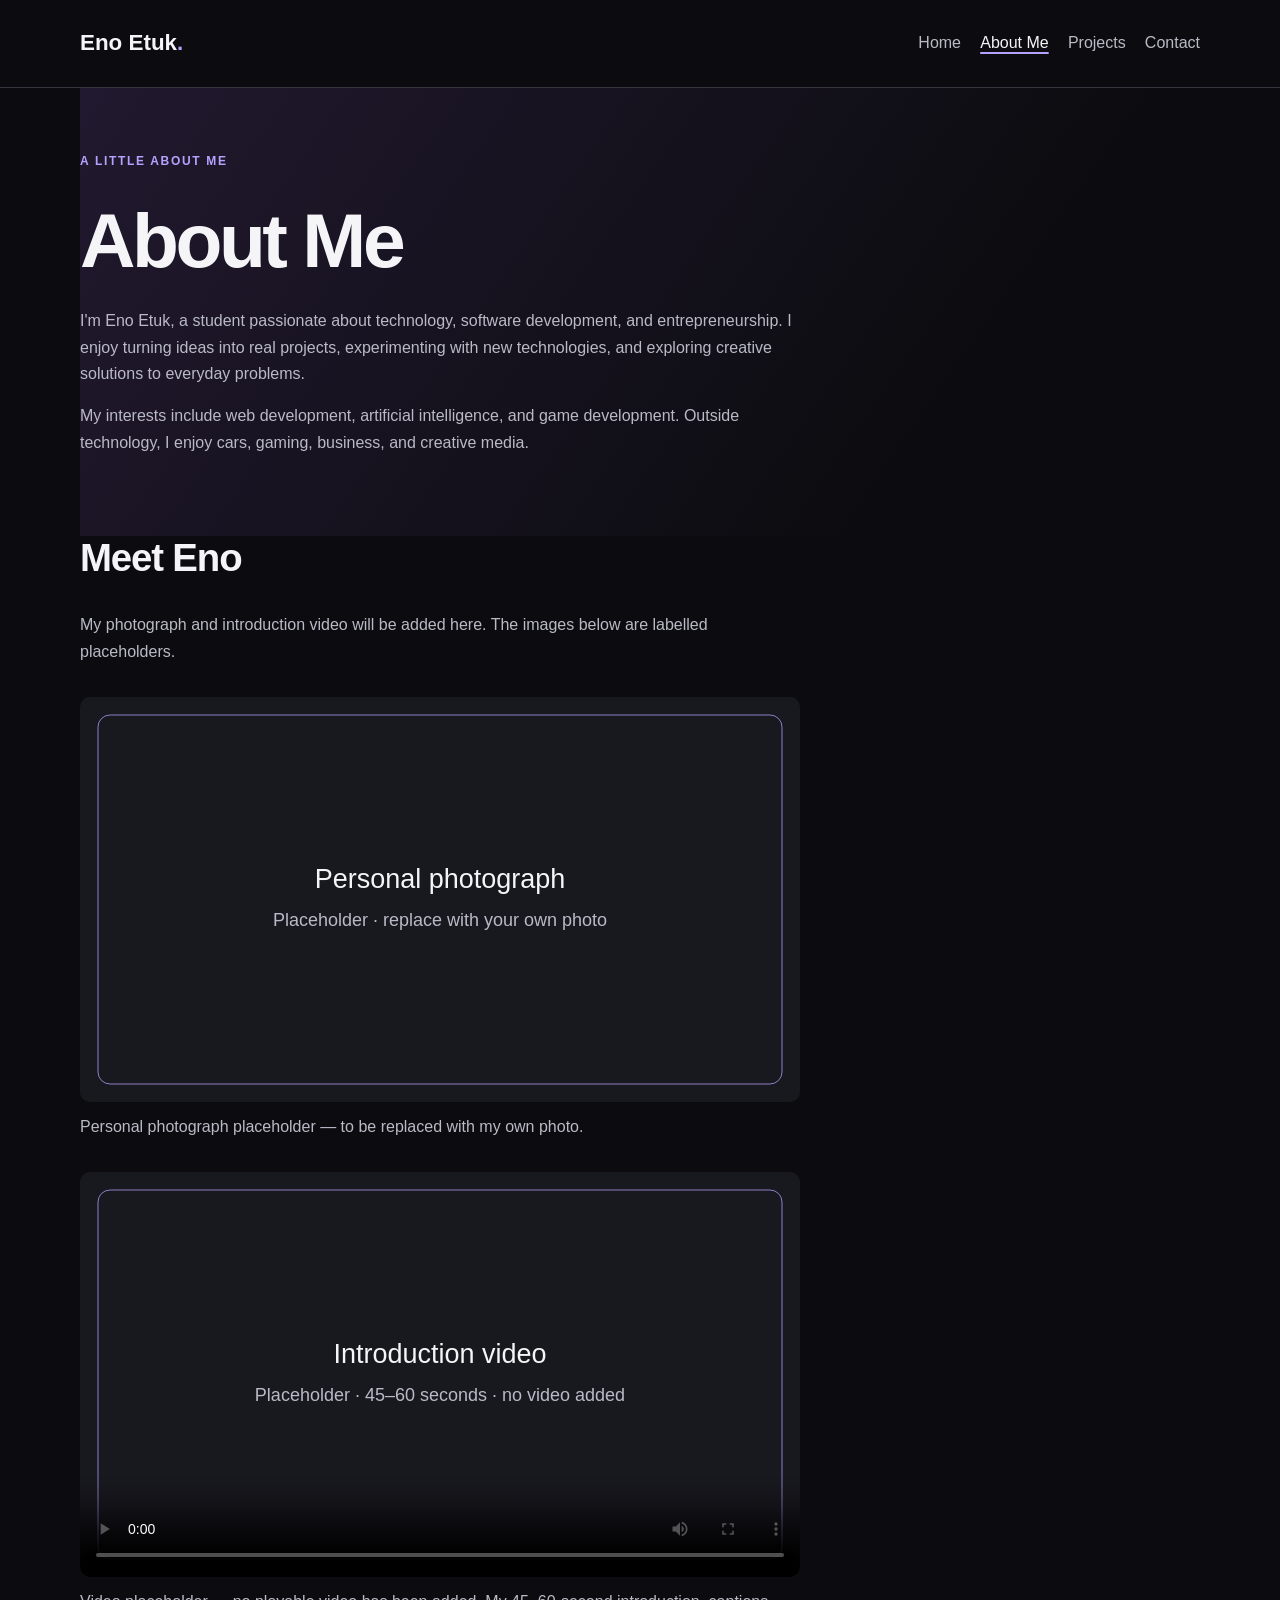
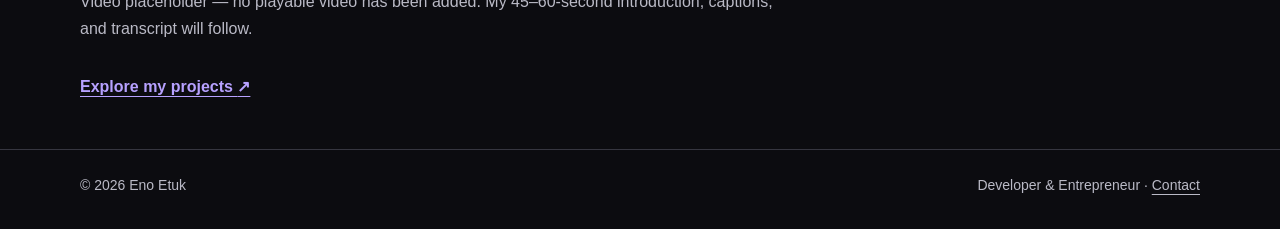
==== about.html @ 61dfd401 "Add implemented four-page portfolio with validation and attribution" ====
<!DOCTYPE html>
<!-- AI-assisted scaffold and implementation. See ATTRIBUTION.md. -->
<html lang="en">
<head>
  <meta charset="UTF-8">
  <meta name="viewport" content="width=device-width, initial-scale=1">
  <meta name="description" content="Eno Etuk’s personal portfolio exploring software, artificial intelligence, games, and entrepreneurship.">
  <title>About Me | Eno Etuk — Developer &amp; Entrepreneur</title>
  <link rel="stylesheet" href="css/styles.css">
</head>
<body>
  <!-- 1. Shared header: skip link, identity, and four-page navigation. -->
  <a class="skip-link" href="#main-content">Skip to main content</a>
  <header class="site-header">
    <div class="container header-layout">
      <a class="brand" href="index.html" aria-label="Eno Etuk home">Eno Etuk<span aria-hidden="true">.</span></a>
      <nav aria-label="Main navigation">
        <ul>
          <li><a href="index.html">Home</a></li>
          <li><a href="about.html" aria-current="page">About Me</a></li>
          <li><a href="projects.html">Projects</a></li>
          <li><a href="contact.html">Contact</a></li>
        </ul>
      </nav>
    </div>
  </header>
  <!-- 2. Unique page content. -->
  <main id="main-content" class="container" tabindex="-1">
    <section class="page-intro" aria-labelledby="page-heading">
      <p class="eyebrow">A little about me</p>
      <h1 id="page-heading">About Me</h1>
      <div class="reading-width">
        <p>I'm Eno Etuk, a student passionate about technology, software development, and entrepreneurship. I enjoy turning ideas into real projects, experimenting with new technologies, and exploring creative solutions to everyday problems.</p>
        <p>My interests include web development, artificial intelligence, and game development. Outside technology, I enjoy cars, gaming, business, and creative media.</p>
      </div>
    </section>
    <section class="media-placeholders" aria-labelledby="media-heading">
      <h2 id="media-heading">Meet Eno</h2>
      <p>My photograph and introduction video will be added here. The images below are labelled placeholders.</p>
      <figure>
        <img src="assets/images/profile-placeholder.svg" width="960" height="540" alt="Placeholder for Eno's personal photograph.">
        <figcaption>Personal photograph placeholder — to be replaced with my own photo.</figcaption>
      </figure>
      <figure>
        <!-- Add a real MP4 source and reviewed WebVTT captions when available. -->
        <video controls preload="none" poster="assets/images/intro-poster-placeholder.svg" width="960" height="540" aria-label="Introduction video placeholder" aria-describedby="video-note">
          Your browser does not support HTML5 video.
        </video>
        <figcaption id="video-note">Video placeholder — no playable video has been added. My 45–60-second introduction, captions, and transcript will follow.</figcaption>
      </figure>
      <a class="text-link" href="projects.html">Explore my projects <span aria-hidden="true">↗</span></a>
    </section>
  </main>
  <!-- 3. Shared footer. No invented contact details. -->
  <footer class="site-footer">
    <div class="container footer-layout">
      <p>© 2026 Eno Etuk</p>
      <p>Developer &amp; Entrepreneur · <a href="contact.html">Contact</a></p>
    </div>
  </footer>
</body>
</html>
---- css/styles.css ----
/* AI-assisted CSS. No lecture reference supplied. See ATTRIBUTION.md. */
/* 1. Shared palette and predictable sizing. */
:root {
  color-scheme: dark;
  --background: #0c0c10;
  --surface: #18181f;
  --text: #f5f5f7;
  --muted: #babac6;
  --accent: #b7a1ff;
  --border: #363640;
}
* { box-sizing: border-box; }
body { margin: 0; background: var(--background); color: var(--text); font-family: Arial, Helvetica, sans-serif; line-height: 1.65; }
a { color: inherit; text-underline-offset: 0.25em; }
a:hover { color: var(--accent); }
a:focus-visible, button:focus-visible, input:focus-visible, textarea:focus-visible { outline: 3px solid var(--accent); outline-offset: 5px; }
.container { width: 90%; max-width: 1120px; margin-inline: auto; }
h1, h2, h3, p { margin-top: 0; }
h1, h2, h3 { line-height: 1.15; }
h1 { font-size: clamp(2.5rem, 6vw, 5.25rem); letter-spacing: -0.045em; margin-bottom: 1.5rem; }
h2 { font-size: clamp(1.8rem, 3vw, 2.5rem); letter-spacing: -0.03em; }
h3 { font-size: 1.25rem; }
p { color: var(--muted); }
/* 2. Keyboard access and navigation, using Grid and normal flow. */
.skip-link { position: absolute; top: -100px; left: 1rem; padding: 0.75rem 1rem; background: var(--text); color: var(--background); z-index: 10; }
.skip-link:focus { top: 1rem; }
.site-header { border-bottom: 1px solid var(--border); }
.header-layout { padding-block: 1.5rem; }
.brand { font-size: 1.4rem; font-weight: 700; text-decoration: none; }
.brand span, .accent { color: var(--accent); }
nav ul { display: grid; grid-template-columns: repeat(2, 1fr); gap: 0.5rem 1.2rem; list-style: none; padding: 0; margin: 1rem 0 0; }
nav a { display: inline-block; padding-block: 0.4rem; color: var(--muted); text-decoration: none; }
nav a[aria-current="page"] { color: var(--text); text-decoration: underline; text-decoration-color: var(--accent); text-decoration-thickness: 2px; }
/* 3. Home introduction and links. The 125-degree gradient fades into black. */
.hero { padding: 4.5rem 0 4rem; background: linear-gradient(125deg, #21192f 0%, #0c0c10 65%); }
.eyebrow { color: var(--accent); font-size: 0.75rem; font-weight: 700; letter-spacing: 0.14em; text-transform: uppercase; margin-bottom: 1.5rem; }
.intro { max-width: 640px; font-size: 1.125rem; }
.actions { margin-top: 2rem; }
.button { display: inline-block; padding: 0.85rem 1.2rem; margin: 0 0.65rem 0.75rem 0; border: 1px solid var(--border); border-radius: 6px; font-weight: 700; text-decoration: none; transition: background-color 160ms, border-color 160ms; }
.button-primary { background: var(--accent); border-color: var(--accent); color: var(--background); }
.button-primary:hover { background: #cbbbff; color: var(--background); }
.button-secondary:hover { background: var(--surface); border-color: var(--accent); }
.hero-note { font-size: 0.875rem; margin: 1.5rem 0 0; }
/* 4. Interest cards and project invitation. */
.interests { padding-block: 3.5rem; border-top: 1px solid var(--border); }
.section-heading { max-width: 600px; margin-bottom: 2rem; }
.section-heading h2 { margin-bottom: 1rem; }
.card-grid { display: grid; grid-template-columns: 1fr; gap: 1rem; }
.card { padding: 1.75rem; border: 1px solid var(--border); border-radius: 10px; background: var(--surface); }
.card-number { color: var(--accent); font-size: 0.8rem; margin-bottom: 2rem; }
.card p:last-child { margin-bottom: 0; }
.project-invitation { padding: 2rem; margin-bottom: 4rem; border: 1px solid var(--border); border-radius: 10px; background: linear-gradient(110deg, #21192f, #18181f); }
.project-invitation h2 { margin-bottom: 1rem; }
.text-link { color: var(--accent); font-weight: 700; }
/* 5. Footer and shared inner-page styles. */
.site-footer { padding-block: 1.5rem; border-top: 1px solid var(--border); font-size: 0.875rem; }
.footer-layout p { margin-bottom: 0.5rem; }
.page-intro { padding-block: 4rem; }
.media-placeholders { max-width: 720px; padding-bottom: 3rem; }
figure { margin: 2rem 0; }
img, video { display: block; width: 100%; height: auto; border-radius: 10px; }
figcaption { color: var(--muted); margin-top: 0.75rem; }
/* 6. Tablet: horizontal navigation, two columns where space permits. */
@media (min-width: 768px) {
  .header-layout { display: grid; grid-template-columns: 1fr auto; align-items: center; gap: 2rem; }
  nav ul { grid-template-columns: repeat(4, auto); margin: 0; }
  .card-grid { grid-template-columns: repeat(2, minmax(0, 1fr)); }
  .footer-layout { display: grid; grid-template-columns: 1fr auto; gap: 1rem; }
}
/* 7. Desktop: three cards and a two-column project invitation. */
@media (min-width: 1024px) {
  .hero { padding-block: 6.5rem; }
  .card-grid { grid-template-columns: repeat(3, minmax(0, 1fr)); }
  .project-invitation { display: grid; grid-template-columns: 1fr auto; align-items: center; gap: 2rem; padding: 2.5rem; }
  .project-invitation p:last-child { margin-bottom: 0; }
}
/* 8. Respect reduced-motion preferences. */
@media (prefers-reduced-motion: reduce) {
  .button { transition: none; }
}

/* 9. About, Projects, and Contact reuse the shared palette and cards. */
.reading-width { max-width: 720px; }
.page-intro { background: linear-gradient(125deg, #21192f, #0c0c10 75%); }
.project-grid { padding-bottom: 4rem; }
.project-grid h2 { font-size: 1.5rem; letter-spacing: -0.02em; }
.project-type { display: block; font-size: 1rem; line-height: 1.5; color: var(--muted); margin-top: 0.5rem; }
.contact-panel { max-width: 800px; margin-bottom: 4rem; padding: 1.5rem; border: 1px solid var(--border); border-radius: 10px; background: var(--surface); }
.form-grid { display: grid; grid-template-columns: minmax(0, 1fr); gap: 1.25rem; margin-block: 2rem; }
.field { min-width: 0; }
label { display: block; font-weight: 700; margin-bottom: 0.5rem; }
input, textarea { width: 100%; padding: 0.85rem; border: 1px solid #858591; border-radius: 6px; background: var(--background); color: var(--text); font: inherit; }
textarea { resize: vertical; min-height: 10rem; }
.field-help { font-size: 0.875rem; margin: 0.5rem 0 0; }
button { font: inherit; cursor: pointer; }
button:disabled { opacity: 0.6; cursor: not-allowed; }
#form-status { margin-bottom: 0; }
@media (min-width: 768px) {
  .project-grid { grid-template-columns: repeat(2, minmax(0, 1fr)); }
  .form-grid { grid-template-columns: repeat(2, minmax(0, 1fr)); }
  .field-wide { grid-column: 1 / -1; }
  .contact-panel { padding: 2rem; }
}
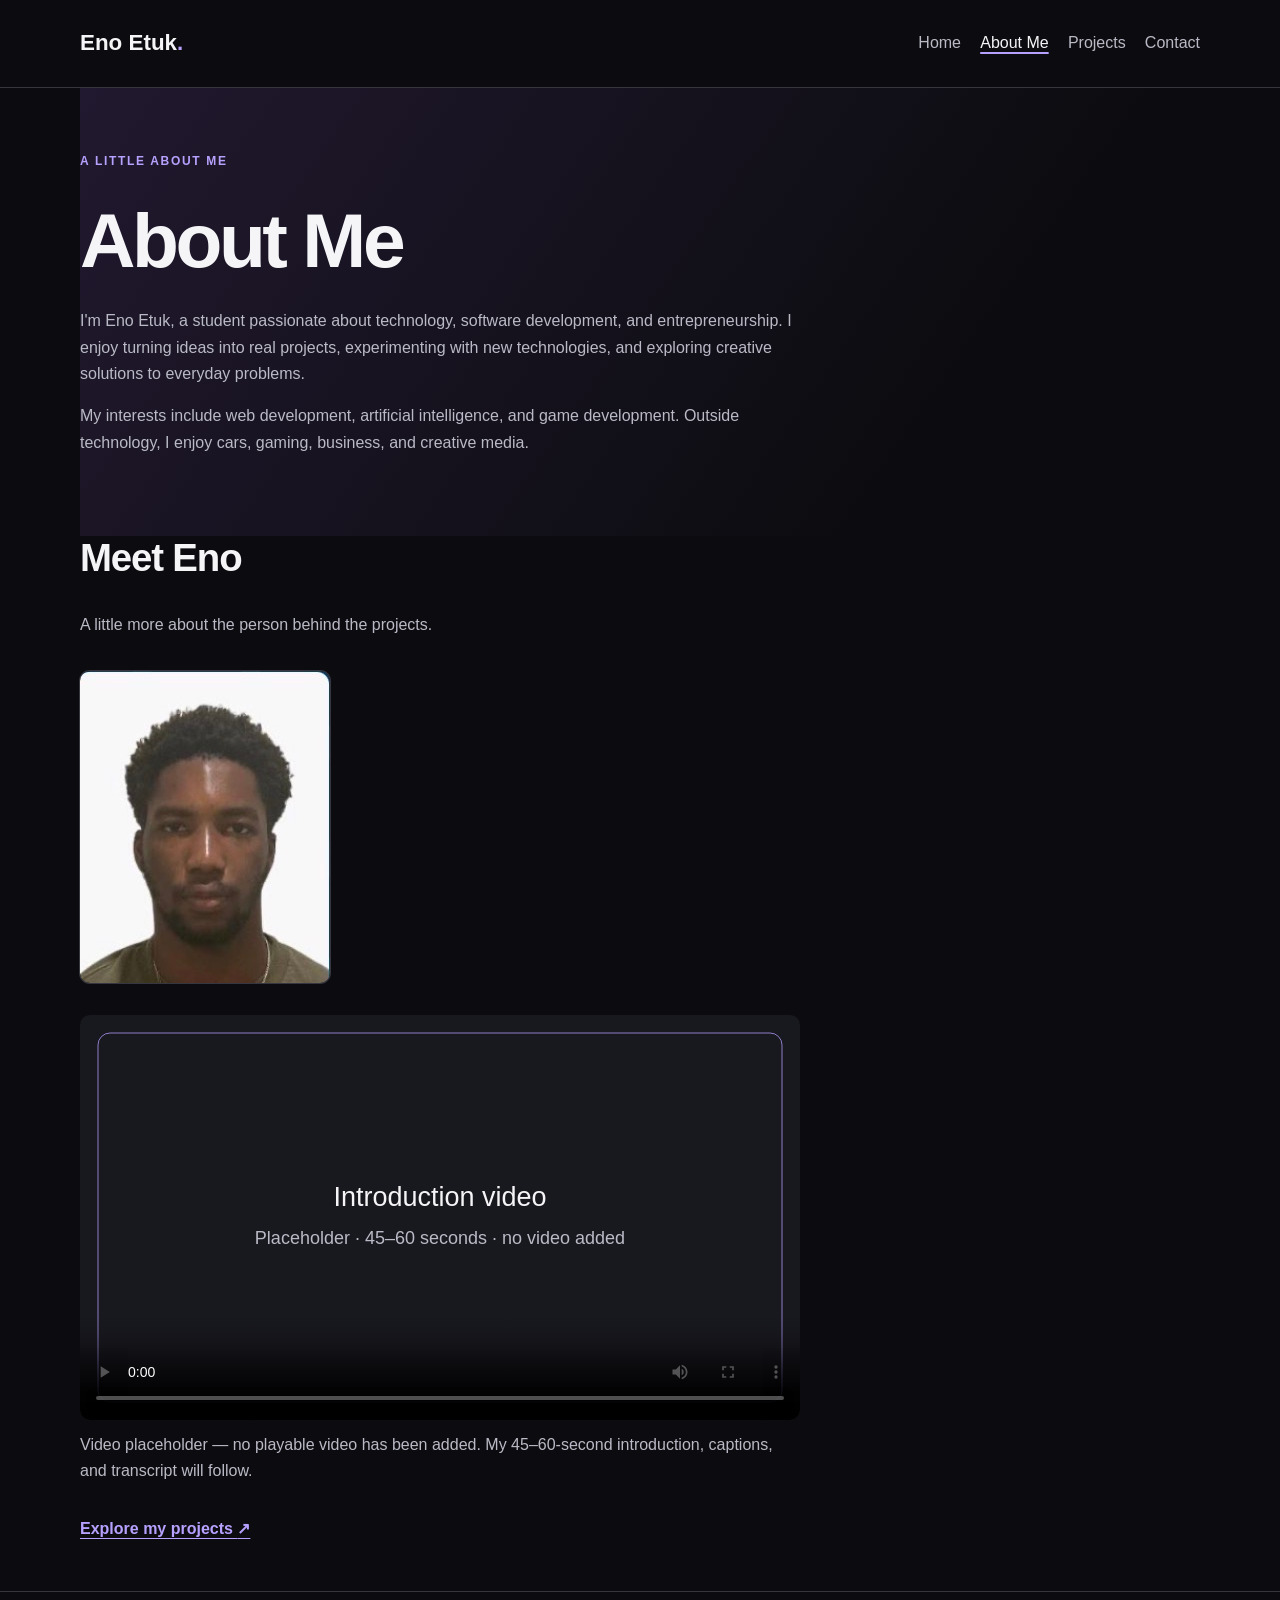
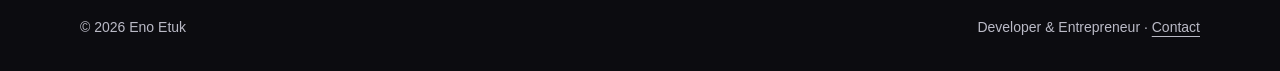
==== commit 977e53ff: "Add Eno portrait to About page with proportional responsive sizing" ====
--- a/about.html
+++ b/about.html
@@ -36,10 +36,9 @@
     </section>
     <section class="media-placeholders" aria-labelledby="media-heading">
       <h2 id="media-heading">Meet Eno</h2>
-      <p>My photograph and introduction video will be added here. The images below are labelled placeholders.</p>
-      <figure>
-        <img src="assets/images/profile-placeholder.svg" width="960" height="540" alt="Placeholder for Eno's personal photograph.">
-        <figcaption>Personal photograph placeholder — to be replaced with my own photo.</figcaption>
+      <p>A little more about the person behind the projects.</p>
+      <figure class="profile-photo">
+        <img src="assets/images/eno-profile.jpg" width="250" height="312" alt="Portrait of Eno Etuk">
       </figure>
       <figure>
         <!-- Add a real MP4 source and reviewed WebVTT captions when available. -->
--- a/css/styles.css
+++ b/css/styles.css
@@ -101,3 +101,7 @@
   .field-wide { grid-column: 1 / -1; }
   .contact-panel { padding: 2rem; }
 }
+
+/* Real portrait: cap at native width and preserve its natural aspect ratio. */
+.profile-photo { width: 100%; max-width: 250px; }
+.profile-photo img { height: auto; border-radius: 10px; box-shadow: 0 0 0 1px var(--border); }
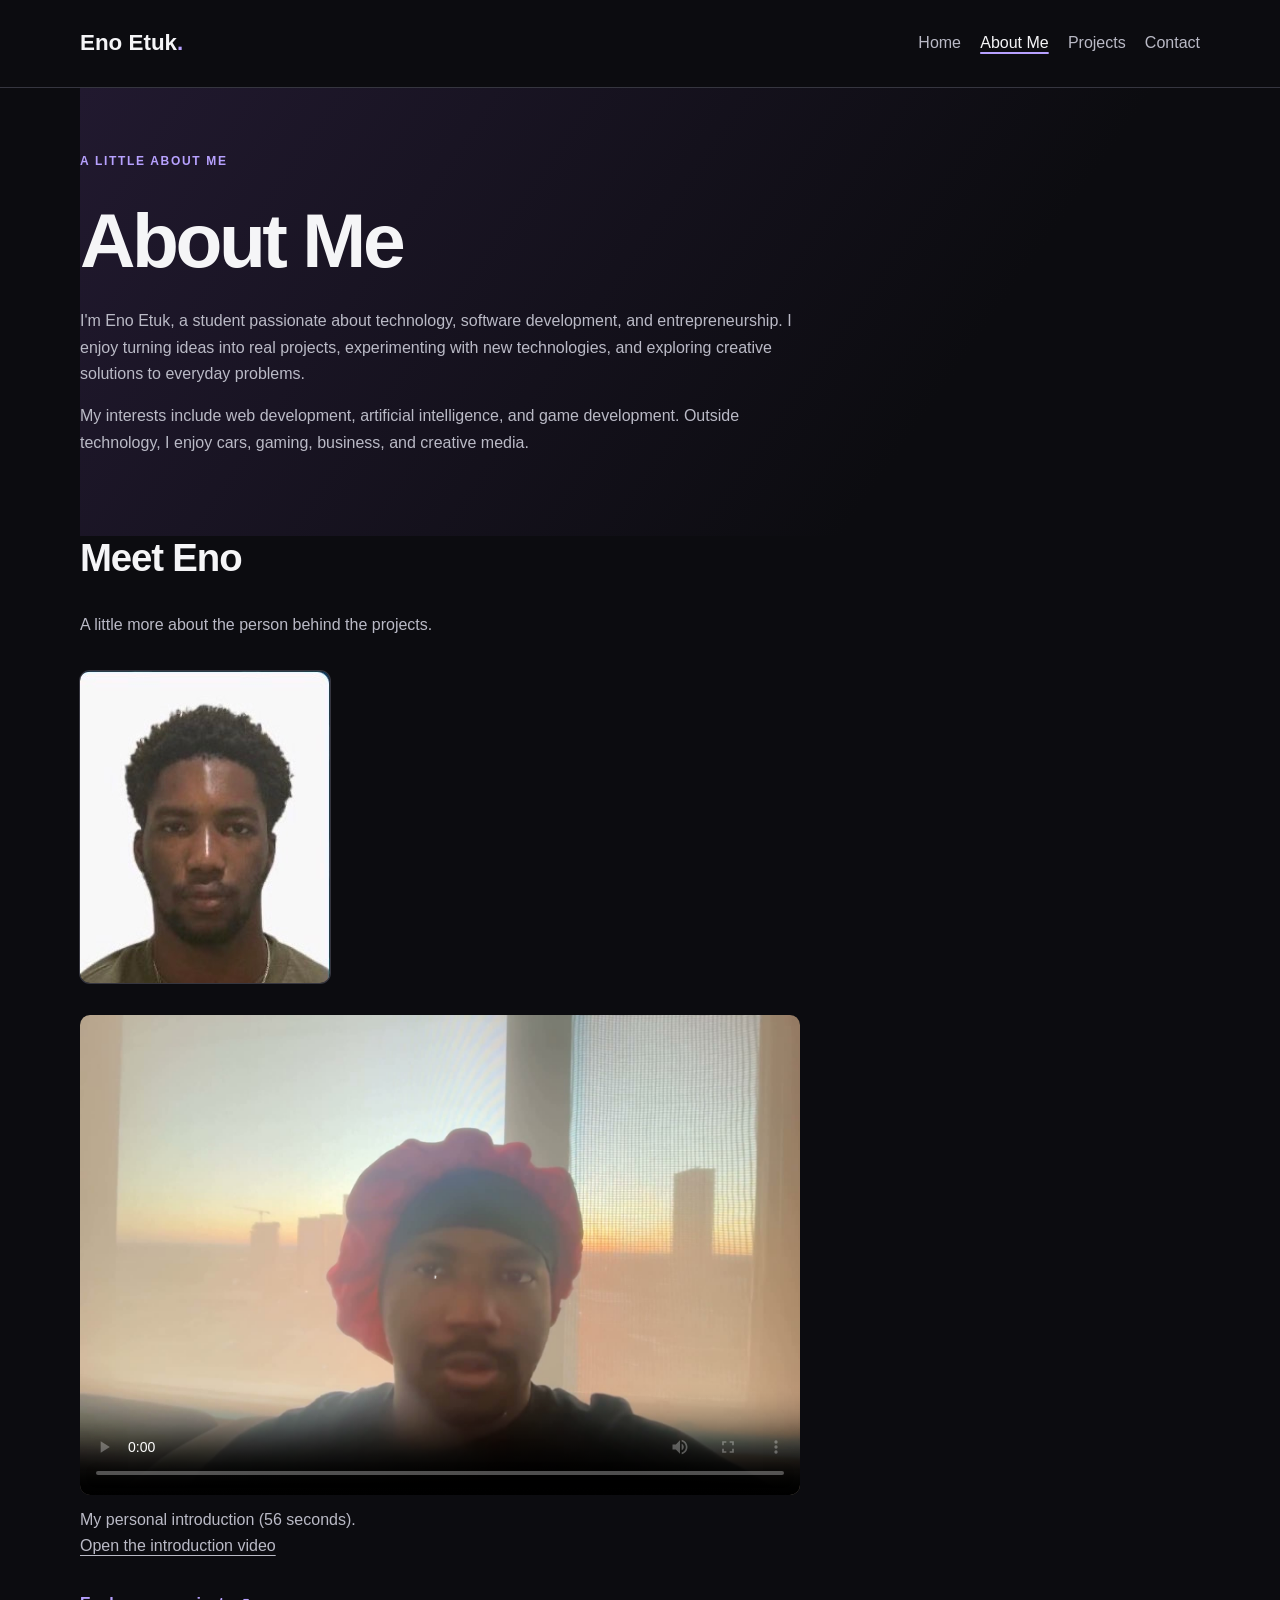
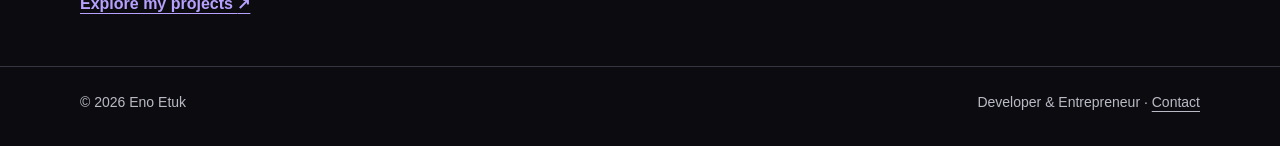
==== commit eebdbcb3: "Publish real introduction video and poster, remove media placeholders" ====
--- a/about.html
+++ b/about.html
@@ -34,18 +34,19 @@
         <p>My interests include web development, artificial intelligence, and game development. Outside technology, I enjoy cars, gaming, business, and creative media.</p>
       </div>
     </section>
-    <section class="media-placeholders" aria-labelledby="media-heading">
+    <section class="personal-media" aria-labelledby="media-heading">
       <h2 id="media-heading">Meet Eno</h2>
       <p>A little more about the person behind the projects.</p>
       <figure class="profile-photo">
         <img src="assets/images/eno-profile.jpg" width="250" height="312" alt="Portrait of Eno Etuk">
       </figure>
       <figure>
-        <!-- Add a real MP4 source and reviewed WebVTT captions when available. -->
-        <video controls preload="none" poster="assets/images/intro-poster-placeholder.svg" width="960" height="540" aria-label="Introduction video placeholder" aria-describedby="video-note">
+        <video controls playsinline preload="metadata" poster="assets/images/eno-intro-poster.jpg" width="1620" height="1080" aria-label="Introduction by Eno Etuk" aria-describedby="video-note">
+          <source src="assets/video/eno-introduction.mp4" type="video/mp4">
           Your browser does not support HTML5 video.
         </video>
-        <figcaption id="video-note">Video placeholder — no playable video has been added. My 45–60-second introduction, captions, and transcript will follow.</figcaption>
+        <figcaption id="video-note">My personal introduction (56 seconds).</figcaption>
+        <p><a href="assets/video/eno-introduction.mp4">Open the introduction video</a></p>
       </figure>
       <a class="text-link" href="projects.html">Explore my projects <span aria-hidden="true">↗</span></a>
     </section>
--- a/css/styles.css
+++ b/css/styles.css
@@ -56,7 +56,7 @@
 .site-footer { padding-block: 1.5rem; border-top: 1px solid var(--border); font-size: 0.875rem; }
 .footer-layout p { margin-bottom: 0.5rem; }
 .page-intro { padding-block: 4rem; }
-.media-placeholders { max-width: 720px; padding-bottom: 3rem; }
+.personal-media { max-width: 720px; padding-bottom: 3rem; }
 figure { margin: 2rem 0; }
 img, video { display: block; width: 100%; height: auto; border-radius: 10px; }
 figcaption { color: var(--muted); margin-top: 0.75rem; }
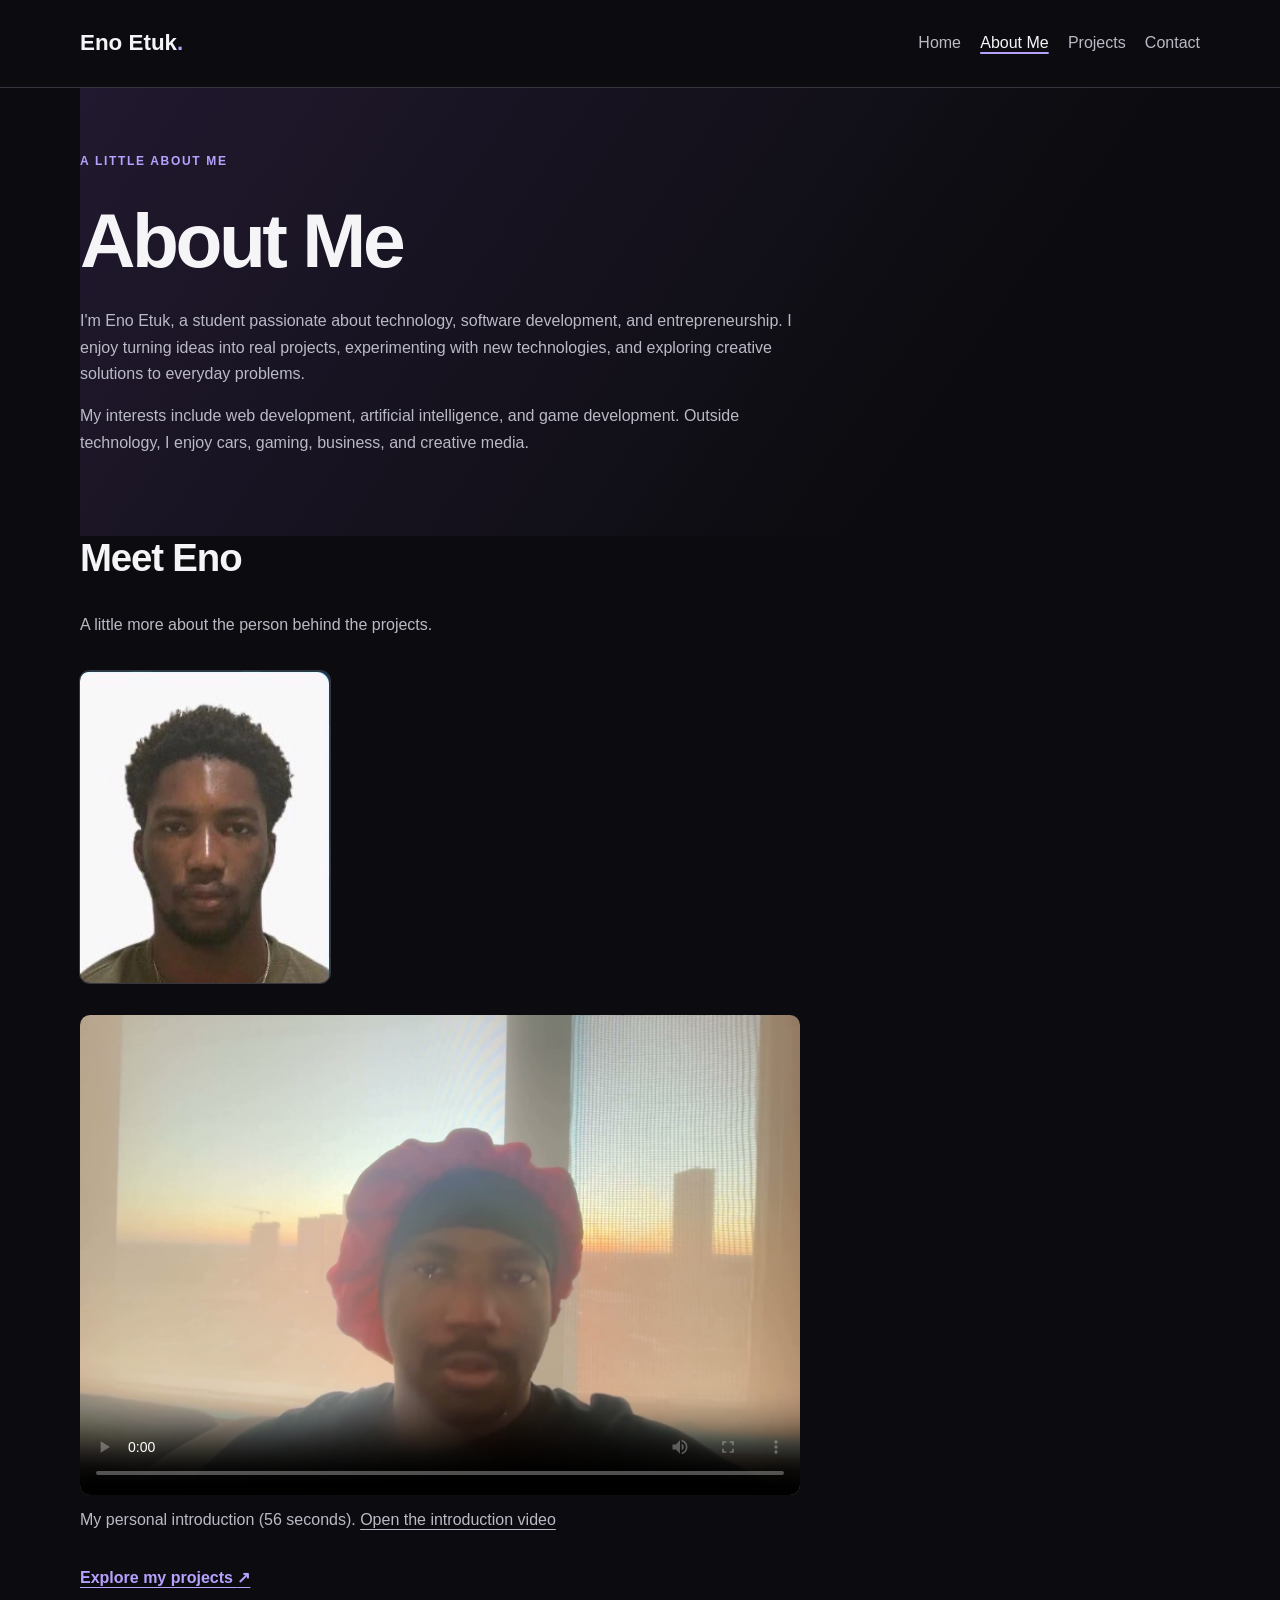
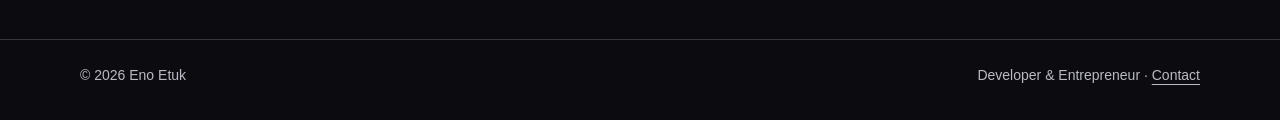
==== commit 562d8b72: "Keep video caption last within its figure for valid HTML" ====
--- a/about.html
+++ b/about.html
@@ -45,8 +45,7 @@
           <source src="assets/video/eno-introduction.mp4" type="video/mp4">
           Your browser does not support HTML5 video.
         </video>
-        <figcaption id="video-note">My personal introduction (56 seconds).</figcaption>
-        <p><a href="assets/video/eno-introduction.mp4">Open the introduction video</a></p>
+        <figcaption id="video-note">My personal introduction (56 seconds). <a href="assets/video/eno-introduction.mp4">Open the introduction video</a></figcaption>
       </figure>
       <a class="text-link" href="projects.html">Explore my projects <span aria-hidden="true">↗</span></a>
     </section>
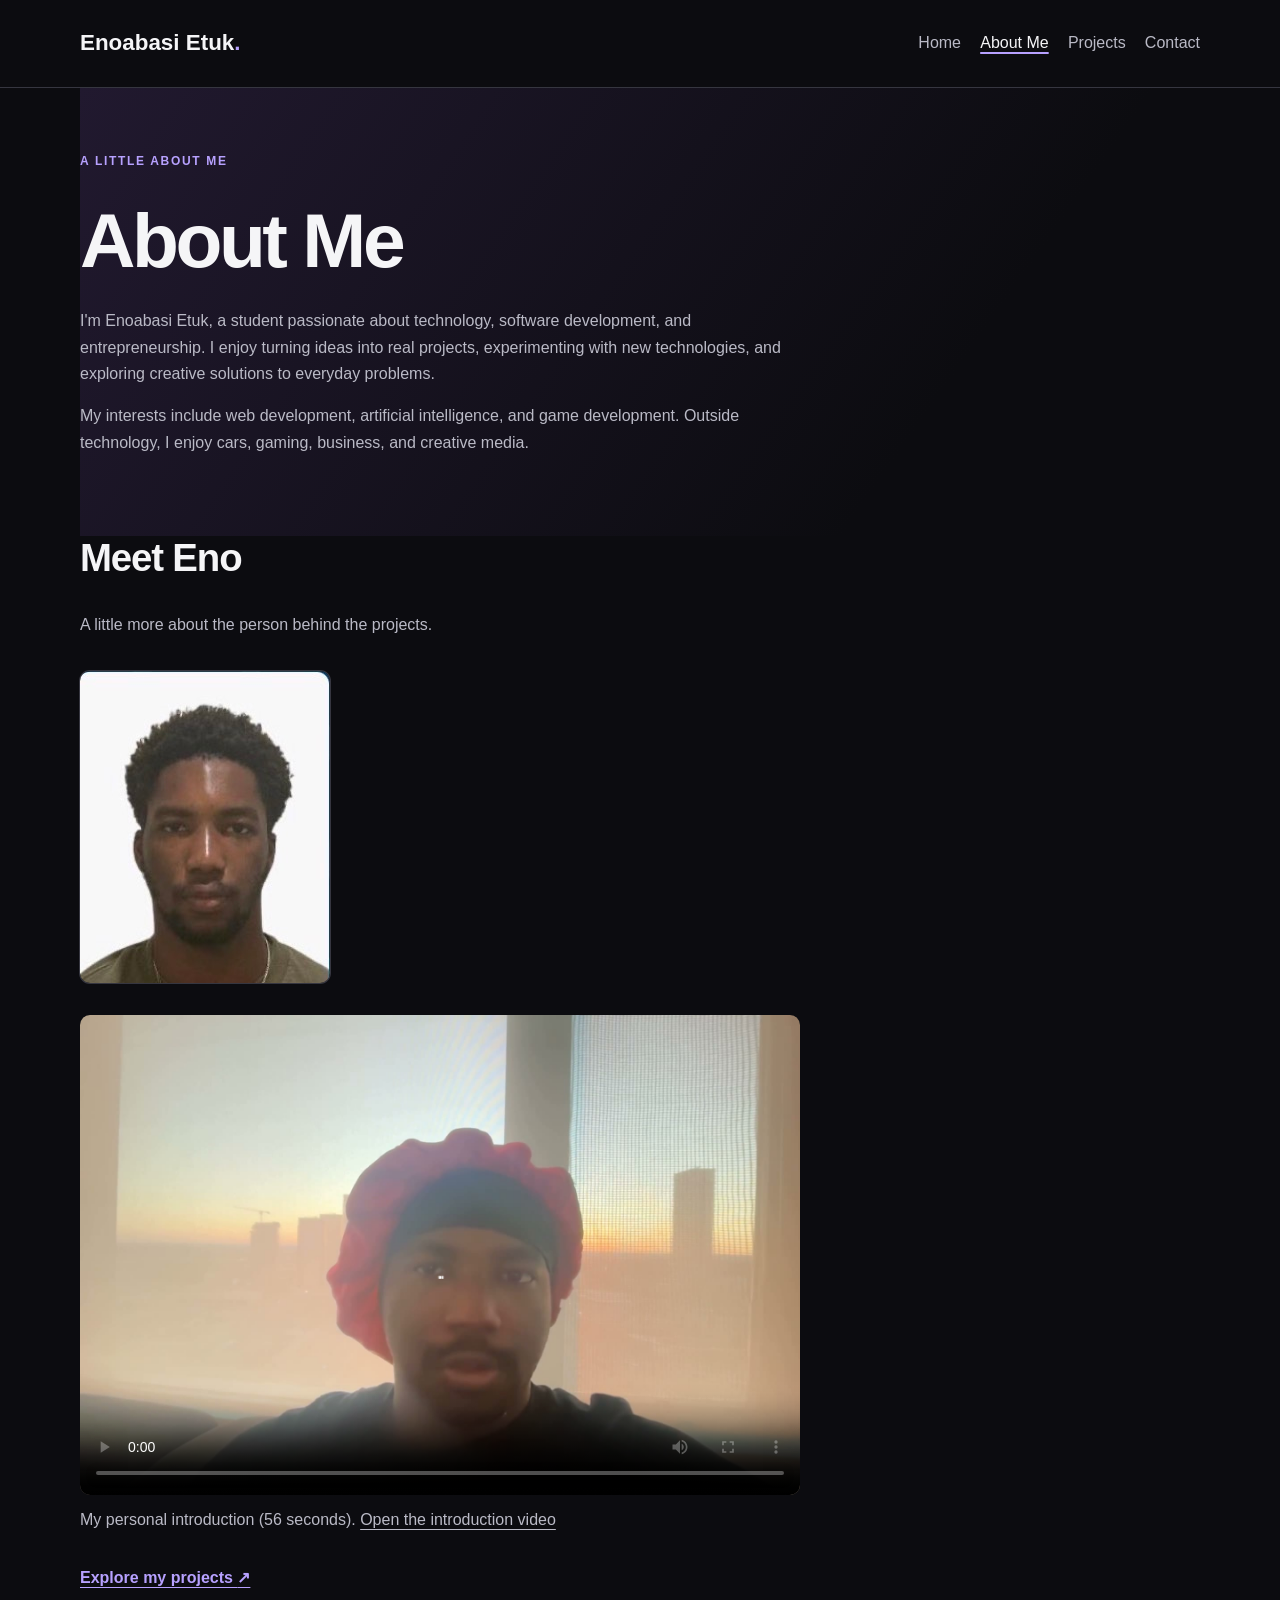
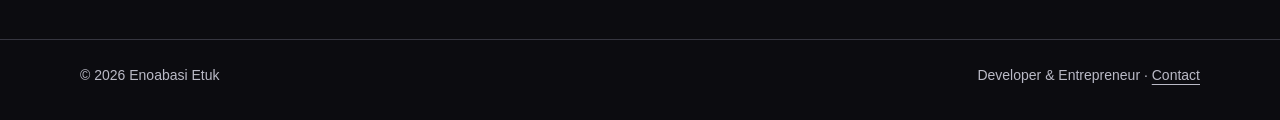
==== commit 3876d0c3: "Update full name to Enoabasi Etuk across portfolio and documentation" ====
--- a/about.html
+++ b/about.html
@@ -4,8 +4,8 @@
 <head>
   <meta charset="UTF-8">
   <meta name="viewport" content="width=device-width, initial-scale=1">
-  <meta name="description" content="Eno Etuk’s personal portfolio exploring software, artificial intelligence, games, and entrepreneurship.">
-  <title>About Me | Eno Etuk — Developer &amp; Entrepreneur</title>
+  <meta name="description" content="Enoabasi Etuk’s personal portfolio exploring software, artificial intelligence, games, and entrepreneurship.">
+  <title>About Me | Enoabasi Etuk — Developer &amp; Entrepreneur</title>
   <link rel="stylesheet" href="css/styles.css">
 </head>
 <body>
@@ -13,7 +13,7 @@
   <a class="skip-link" href="#main-content">Skip to main content</a>
   <header class="site-header">
     <div class="container header-layout">
-      <a class="brand" href="index.html" aria-label="Eno Etuk home">Eno Etuk<span aria-hidden="true">.</span></a>
+      <a class="brand" href="index.html" aria-label="Enoabasi Etuk home">Enoabasi Etuk<span aria-hidden="true">.</span></a>
       <nav aria-label="Main navigation">
         <ul>
           <li><a href="index.html">Home</a></li>
@@ -30,7 +30,7 @@
       <p class="eyebrow">A little about me</p>
       <h1 id="page-heading">About Me</h1>
       <div class="reading-width">
-        <p>I'm Eno Etuk, a student passionate about technology, software development, and entrepreneurship. I enjoy turning ideas into real projects, experimenting with new technologies, and exploring creative solutions to everyday problems.</p>
+        <p>I'm Enoabasi Etuk, a student passionate about technology, software development, and entrepreneurship. I enjoy turning ideas into real projects, experimenting with new technologies, and exploring creative solutions to everyday problems.</p>
         <p>My interests include web development, artificial intelligence, and game development. Outside technology, I enjoy cars, gaming, business, and creative media.</p>
       </div>
     </section>
@@ -38,10 +38,10 @@
       <h2 id="media-heading">Meet Eno</h2>
       <p>A little more about the person behind the projects.</p>
       <figure class="profile-photo">
-        <img src="assets/images/eno-profile.jpg" width="250" height="312" alt="Portrait of Eno Etuk">
+        <img src="assets/images/eno-profile.jpg" width="250" height="312" alt="Portrait of Enoabasi Etuk">
       </figure>
       <figure>
-        <video controls playsinline preload="metadata" poster="assets/images/eno-intro-poster.jpg" width="1620" height="1080" aria-label="Introduction by Eno Etuk" aria-describedby="video-note">
+        <video controls playsinline preload="metadata" poster="assets/images/eno-intro-poster.jpg" width="1620" height="1080" aria-label="Introduction by Enoabasi Etuk" aria-describedby="video-note">
           <source src="assets/video/eno-introduction.mp4" type="video/mp4">
           Your browser does not support HTML5 video.
         </video>
@@ -53,7 +53,7 @@
   <!-- 3. Shared footer. No invented contact details. -->
   <footer class="site-footer">
     <div class="container footer-layout">
-      <p>© 2026 Eno Etuk</p>
+      <p>© 2026 Enoabasi Etuk</p>
       <p>Developer &amp; Entrepreneur · <a href="contact.html">Contact</a></p>
     </div>
   </footer>
